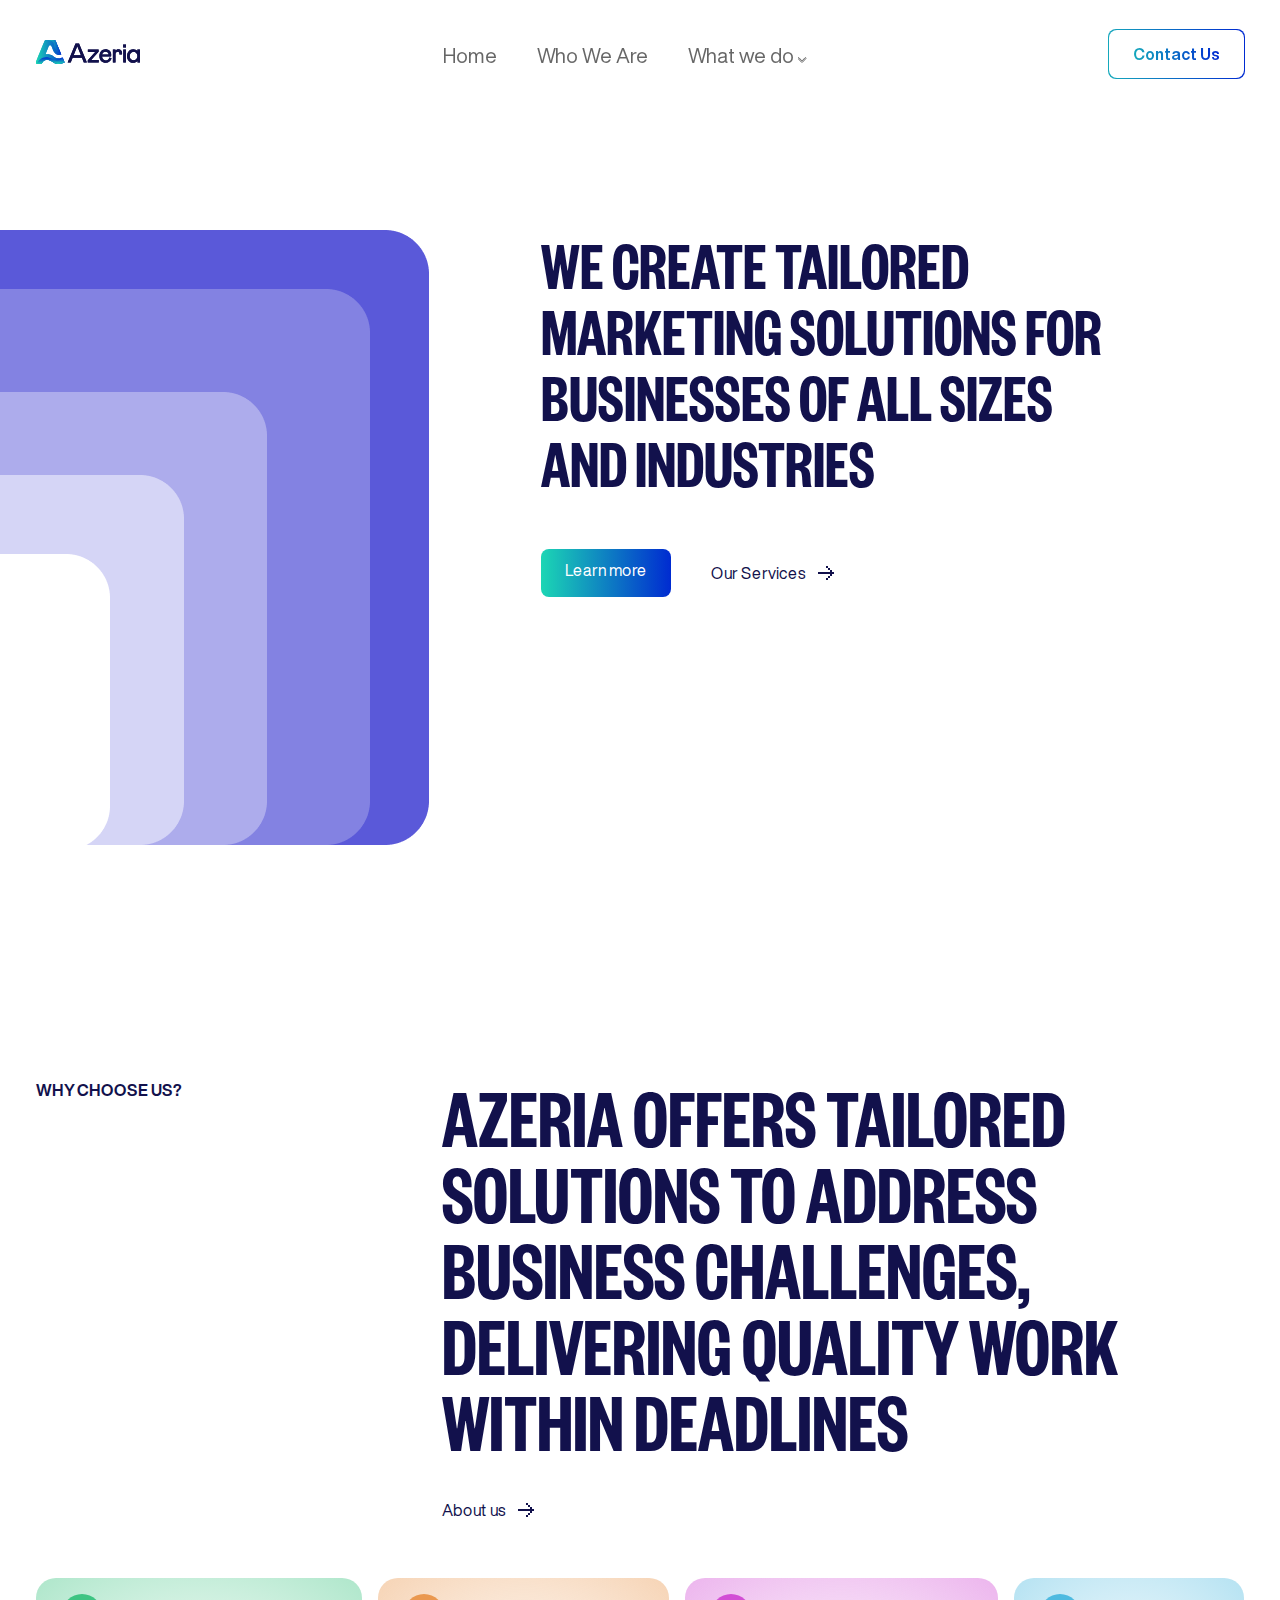
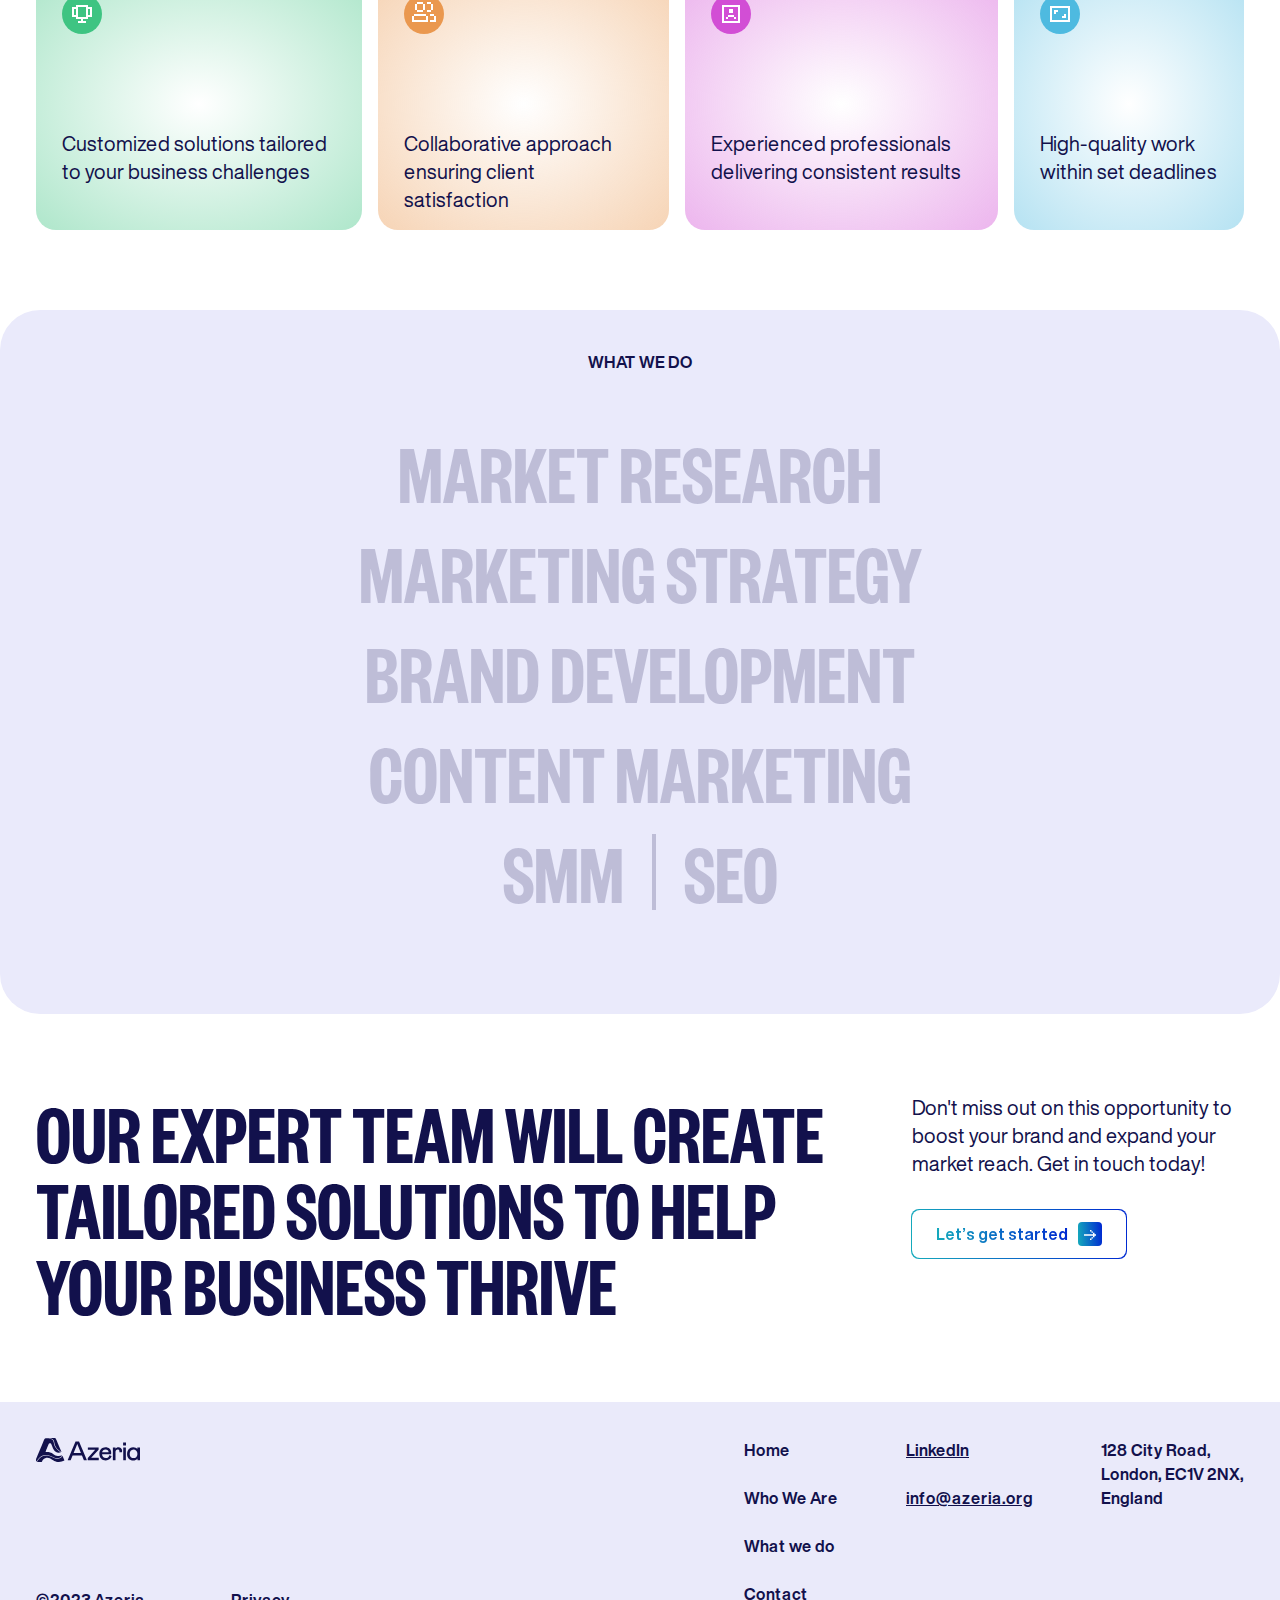
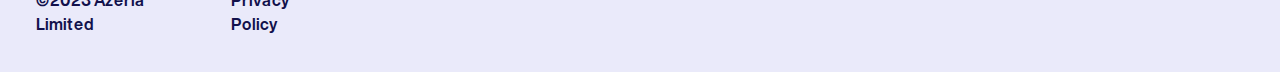
==== index.html @ a10db43a "vrode by vse" ====
<!DOCTYPE html>
<html lang="en">

<head>
   <meta charset="UTF-8">
   <meta http-equiv="X-UA-Compatible" content="IE=edge">
   <meta name="viewport" content="width=device-width, initial-scale=1.0">
   <title>Azeria Limited</title>
   <link rel="stylesheet" href="./styles/index.css">
   <script src="./js/whatWeDo.js" defer></script>
   <script src="./js/modal.js" defer></script>
   <script src="./js/header.js" defer></script>
</head>

<body>
   <header class="header">
      <div class="container">
         <div class="header__inner">
            <div class="logo__wrap">
               <a href="./index.html">
                  <img class="header__logo" src="./images/header-logo.svg" alt="logo">
               </a>
            </div>
            <nav class="nav">
               <ul class="nav__menu">
                  <li class="nav__list">
                     <a class="nav__list-link" href="./index.html">Home</a>
                  </li>
                  <li class="nav__list">
                     <a class="nav__list-link" href="./pages/about.html">Who We Are</a>
                  </li>
                  <li class="nav__list dropdown">
                     <a class="nav__list-link" href="#whatWeDo">What we do</a>
                     <button class="dropbtn">
                        <svg width="9" height="6" viewBox="0 0 9 6" fill="none"
                        xmlns="http://www.w3.org/2000/svg">
                        <path fill-rule="evenodd" clip-rule="evenodd"
                           d="M0.184112 0.768044C0.298718 0.657779 0.452414 0.597527 0.611423 0.600527C0.770432 0.603527 0.921746 0.669535 1.03211 0.784044L4.00011 3.93444L6.96811 0.784044C7.02206 0.724568 7.0874 0.676526 7.16026 0.642765C7.23311 0.609005 7.31201 0.590212 7.39226 0.5875C7.47251 0.584789 7.55249 0.598214 7.62746 0.626979C7.70243 0.655745 7.77086 0.699267 7.8287 0.754966C7.88655 0.810665 7.93262 0.877407 7.96419 0.951238C7.99577 1.02507 8.0122 1.10449 8.01252 1.18478C8.01283 1.26508 7.99703 1.34463 7.96604 1.41871C7.93505 1.49278 7.88951 1.55989 7.83211 1.61604L4.43211 5.21604C4.37614 5.27411 4.30904 5.3203 4.23481 5.35185C4.16059 5.3834 4.08076 5.39966 4.00011 5.39966C3.91946 5.39966 3.83964 5.3834 3.76541 5.35185C3.69118 5.3203 3.62408 5.27411 3.56811 5.21604L0.168112 1.61604C0.0578474 1.50144 -0.00240499 1.34774 0.000595186 1.18873C0.00359536 1.02972 0.0696026 0.87841 0.184112 0.768044Z"
                           fill="white" />
                     </svg>
                     </button>
                     <div class="dropdown-content">
                        <a class="dropdown-link" href="./pages/marketing.html">
                           Market research
                           <img class="dropdown-link__icon" src="./images/dropdown-link-arrow.svg" alt="icon">
                        </a>
                        <a class="dropdown-link" href="./pages/strategic.html">
                           Marketing strategy
                           <img class="dropdown-link__icon" src="./images/dropdown-link-arrow.svg" alt="icon">
                        </a>
                        <a class="dropdown-link" href="./pages/empower.html">
                           Brand development
                           <img class="dropdown-link__icon" src="./images/dropdown-link-arrow.svg" alt="icon">
                        </a>
                        <a class="dropdown-link" href="./pages/emplify.html">
                           Content marketing
                           <img class="dropdown-link__icon" src="./images/dropdown-link-arrow.svg" alt="icon">
                        </a>
                        <div class="dropdown__bottom">
                           <a class="dropdown-link" href="./pages/boost.html">
                              SMM
                           </a>
                           <a class="dropdown-link" href="./pages/attract.html">
                              SEO
                           </a>
                        </div>
                     </div>
                  </li>

               </ul>
            </nav>
            <div class="header__links">
               <a href="#openModal" class="header__modal-btn btn"><span>Contact Us</span ><span class='btn-mobile__text'>Contact</span></a>
            </div>
            <!-- Hamburger icon -->
            <input class="side-menu" type="checkbox" id="side-menu" />
            <label class="hamb" for="side-menu"><span class="hamb-line"></span></label>
            <!-- Menu -->
            <div class="navbar">
               <img class="navbar__bg-img" src="./images/menu-bg-img.png" alt="image">
               <div class="navbar__inner">
                  <div class="container">
                     <div class="navbar-header">
                        <a class="header-logo-link" href="./index.html">
                           <img class="header-logo" src="./images/navbar-header-logo.svg" alt="icon">
                        </a>
                        <a href="#openModal" class="header__modal-btn btn"><span>Contact Us</span ><span class='btn-mobile__text'>Contact</span></a>
                     </div>
                     <div class="navbar-content">
                        <div class="navbar-content-links">
                           <a class="navbar-content-link" href="./index.html">Home</a>
                           <a class="navbar-content-link" href="./pages/about.html">About</a>
                           <a class="navbar-content-link" href="#whatWeDo">What whe do</a>
                           <a class="navbar-content-link" href="#openModal">Contact</a>
                        </div>
                        <div class="navbar__info">
                           <p class="navbar-info__address">128 City Road, London,<br> EC1V 2NX, England</p>
                           <div class="navbar-info__links">
                              <a href="https://www.linkedin.com/company/azeria-limited/about/" target="_blank"
                                 class="navbar-info__linkedin underline">LinkedIn</a>
                              <a href="mailto:info@azeria.org" class="navbar-info__email underline">info@azeria.org</a>
                           </div>
                        </div>
                     </div>
                  </div>
               </div>
            </div>
            <!-- -------------------------MODAL START----------------------- -->
            <div id="openModal" class="modal">
               <div class="modal__header header">
                  <div class="container">
                     <div class="header__inner">
                        <div class="logo__wrap">
                           <a href="./index.html">
                              <img class="header__logo" src="./images/navbar-header-logo.svg" alt="logo">
                           </a>
                        </div>
                        <nav class="nav">
                           <ul class="nav__menu">
                              <li class="nav__list">
                                 <a class="nav__list-link" href="./pages/about.html">About</a>
                              </li>

                              <li class="nav__list">
                                 <a class="nav__list-link" href="./pages/whoWeAre.html">Who We Are</a>
                              </li>
                              <li class="nav__list dropdown">
                                 <a class="nav__list-link" href="./pages/whatWeDo.html">What we do</a>
                                 <button class="dropbtn">
                                    <svg width="9" height="6" viewBox="0 0 9 6" fill="none"
                                       xmlns="http://www.w3.org/2000/svg">
                                       <path fill-rule="evenodd" clip-rule="evenodd"
                                          d="M0.184112 0.768044C0.298718 0.657779 0.452414 0.597527 0.611423 0.600527C0.770432 0.603527 0.921746 0.669535 1.03211 0.784044L4.00011 3.93444L6.96811 0.784044C7.02206 0.724568 7.0874 0.676526 7.16026 0.642765C7.23311 0.609005 7.31201 0.590212 7.39226 0.5875C7.47251 0.584789 7.55249 0.598214 7.62746 0.626979C7.70243 0.655745 7.77086 0.699267 7.8287 0.754966C7.88655 0.810665 7.93262 0.877407 7.96419 0.951238C7.99577 1.02507 8.0122 1.10449 8.01252 1.18478C8.01283 1.26508 7.99703 1.34463 7.96604 1.41871C7.93505 1.49278 7.88951 1.55989 7.83211 1.61604L4.43211 5.21604C4.37614 5.27411 4.30904 5.3203 4.23481 5.35185C4.16059 5.3834 4.08076 5.39966 4.00011 5.39966C3.91946 5.39966 3.83964 5.3834 3.76541 5.35185C3.69118 5.3203 3.62408 5.27411 3.56811 5.21604L0.168112 1.61604C0.0578474 1.50144 -0.00240499 1.34774 0.000595186 1.18873C0.00359536 1.02972 0.0696026 0.87841 0.184112 0.768044Z"
                                          fill="white" />
                                    </svg>
                                 </button>
                                 <div class="dropdown-content">
                                    <a class="dropdown-link" href="./pages/marketing.html">
                                       Market research
                                       <img class="dropdown-link__icon" src="./images/dropdown-link-arrow.svg" alt="icon">
                                    </a>
                                    <a class="dropdown-link" href="./pages/strategic.html">
                                       Marketing strategy
                                       <img class="dropdown-link__icon" src="./images/dropdown-link-arrow.svg" alt="icon">
                                    </a>
                                    <a class="dropdown-link" href="./pages/empower.html">
                                       Brand development
                                       <img class="dropdown-link__icon" src="./images/dropdown-link-arrow.svg" alt="icon">
                                    </a>
                                    <a class="dropdown-link" href="./pages/emplify.html">
                                       Content marketing
                                       <img class="dropdown-link__icon" src="./images/dropdown-link-arrow.svg" alt="icon">
                                    </a>
                                    <div class="dropdown__bottom">
                                       <a class="dropdown-link" href="./pages/boost.html">
                                          SMM
                                       </a>
                                       <a class="dropdown-link" href="./pages/attract.html">
                                          SEO
                                       </a>
                                    </div>
                                 </div>
                              </li>

                           </ul>
                        </nav>
                        <div class="modal-header__links">
                           <a class="modal__close-btn" href="#close"><img src="./images/modal-close-btn.svg"
                                 alt="icon"></a>
                        </div>
                     </div>
                  </div>
               </div>
               <div class="modal__content">
                  <div class="container">
                     <div class="modal-content__inner">
                        <div class="modal__info">
                           <p class="modal-info__desc">
                              Do you have a project in mind?
                           </p>
                           <p class="modal__title-mobile title">Contact us and let’s work together, it’s just easy as
                              writing an email:</p>
                           <div class="modal-info__text">
                              <p class="modal-info__address">
                                 128 City Road, London,<br> EC1V 2NX, England
                              </p>
                              <div class="modal-info__links">
                                 <a href="https://www.linkedin.com/company/azeria-limited/about/" class="modal-info__linkedin underline" target="_blank">LinkedIn</a>
                                 <a href="mailto:info@azeria.org" class="modal-info__email underline">info@azeria.org</a>
                              </div>
                           </div>
                        </div>
                        <div class="modal__form-wrapper">
                           <p class="modal-form__title title">Contact us and let’s work together, it’s just easy as
                              writing an email:</p>
                           <form class="form__wrap" novalidate>
                              <div class="input__wrap">
                                 <div class="input__inner">
                                    <input class="form-modal__name input__name input" name="name" type="text"
                                       placeholder="Full name*" required>
                                    <div class="subdesc name-input-errorMessage">
                                       Please provide your name.
                                    </div>
                                 </div>
                                 <div class="input__inner">
                                    <input class="form-modal__email input__email input" name="email" type="email"
                                       placeholder="Email*" required>
                                    <div class="subdesc email-input-errorMessage">
                                       Please provide a valid email address.
                                    </div>
                                 </div>
                              </div>
                              <div class="input-withMessage">
                                 <input class="form-modal__subject input__subject input" name="subject" type="text"
                                    placeholder="Message subject" required>
                                 <div class="subdesc subject-input-errorMessage">
                                    Please enter your message subject.
                                 </div>
                              </div>
                              <textarea class="form-modal__message input__message input" name="message" id="ilwgstrbu"
                                 cols="30" rows="10" placeholder="Message"></textarea>

                              <div class="modal__btn-wrap">
                                 <button class="input__btn first-page-btn" type="submit"><span>Submit</span></button>
                                 <div class="form__error-message main-form__title">Oops! <br> Something went wrong.
                                 </div>
                              </div>
                           </form>
                           <div class="form__success-message">
                              <img class="succes__icon" src="./images/succes-icon.png" alt="icon">
                              <div class="success__text">
                                 <p class="seccess__title title">Success!</p>
                                 <p class="success__desc">Your application has been accepted.
                                    You will be contacted shortly for further details.</p>
                              </div>
                           </div>
                        </div>
                     </div>
                  </div>
               </div>
            </div>
         </div>
      </div>
   </header>


   <main class="main">
      <div class="container">
         <div class="main__inner">
            <img class="main__img" src="./images/home-main-img.png" alt="image">
            <div class="main__content">
               <h1 class="main__title title">
                  We create tailored marketing solutions for businesses of all sizes and industries
               </h1>
               <div class="main__btns">
                  <a class="main__btn-more first-page-btn" href="#whyChooseUs"><span>Learn more</span></a>
                  <a class="main__btn-link second-page-btn" href="#whatWeDo">
                     Our Services
                     <img class="btn-arrow" src="./images/btn-arrow.svg" alt="icon">
                  </a>
               </div>
            </div>
         </div>
      </div>
   </main>

   <div class="whyChooseUs" id="whyChooseUs">
      <div class="container">
         <div class="whyChooseUs__inner">
            <div class="whyChooseUs__content">
               <p class="whyChooseUs__desc">Why choose us?</p>
               <div class="whyChooseUs-content__text">
                  <p class="whyChooseUs__title subtitle">
                     Azeria offers tailored solutions to address business challenges, delivering quality work within
                     deadlines
                  </p>
                  <a class="whyChooseUs__btn-link second-page-btn" href="./pages/about.html">
                     About us
                     <img class="btn-arrow" src="./images/btn-arrow.svg" alt="icon">
                  </a>
               </div>
            </div>
            <div class="whyChooseUs__cards">
               <div class="whyChooseUs__card whyChooseUs-card-1">
                  <div class="whyChooseUs-card__icon-wrap">
                     <img class="whyChooseUs-card__icon" src="./images/whyChooseUs-card-icon-1.svg" alt="icon">
                  </div>
                  <p class="whyChooseUs-card__desc desc">
                     Customized solutions tailored
                     to your business challenges
                  </p>
               </div>
               <div class="whyChooseUs__card whyChooseUs-card-2">
                  <div class="whyChooseUs-card__icon-wrap">
                     <img class="whyChooseUs-card__icon" src="./images/whyChooseUs-card-icon-2.svg" alt="icon">
                  </div>
                  <p class="whyChooseUs-card__desc desc">
                     Collaborative approach ensuring client satisfaction
                  </p>
               </div>
               <div class="whyChooseUs__card whyChooseUs-card-3">
                  <div class="whyChooseUs-card__icon-wrap">
                     <img class="whyChooseUs-card__icon" src="./images/whyChooseUs-card-icon-3.svg" alt="icon">
                  </div>
                  <p class="whyChooseUs-card__desc desc">
                     Experienced professionals delivering consistent results
                  </p>
               </div>
               <div class="whyChooseUs__card whyChooseUs-card-4">
                  <div class="whyChooseUs-card__icon-wrap">
                     <img class="whyChooseUs-card__icon" src="./images/whyChooseUs-card-icon-4.svg" alt="icon">
                  </div>
                  <p class="whyChooseUs-card__desc desc">
                     High-quality work within set deadlines
                  </p>
               </div>
            </div>
         </div>
      </div>
   </div>

   <div class="whatWeDo" id="whatWeDo">
      <div class="container">
         <div class="whatWeDo__inner">
            <p class="block-option">What we do</p>
            <div class="whatWeDo-list__wrapper">
               <ul class="whatWeDo__list" id="myList">
                  <li class="whatWeDo-list__point subtitle" data-firstImage="image1-1" data-secondImage="image2-1">
                     Market research</li>
                  <li class="whatWeDo-list__point subtitle" data-firstImage="image1-2" data-secondImage="image2-2">
                     Marketing strategy</li>
                  <li class="whatWeDo-list__point subtitle" data-firstImage="image1-3" data-secondImage="image2-3">Brand
                     development</li>
                  <li class="whatWeDo-list__point subtitle" data-firstImage="image1-4" data-secondImage="image2-4">
                     Content marketing</li>
                  <div class="whatWeDo-list__bottom">
                     <li class="whatWeDo-list__point subtitle" data-firstImage="image1-5" data-secondImage="image2-5">
                        SMM</li>
                     <li class="whatWeDo-list__point subtitle" data-firstImage="image1-6" data-secondImage="image2-6">
                        SEO</li>
                  </div>
               </ul>
            </div>
            <img class="whatWeDo-list__img list-img-1 img-1-1" id="image1-1" src="./images/marketing-img-1.png"
               alt="image">
            <img class="whatWeDo-list__img list-img-1 img-1-2" id="image1-2" src="./images/strategic-img-1.png"
               alt="image">
            <img class="whatWeDo-list__img list-img-1 img-1-3" id="image1-3" src="./images/empower-img-1.png"
               alt="image">
            <img class="whatWeDo-list__img list-img-1 img-1-4" id="image1-4" src="./images/amplife-img-1.png"
               alt="image">
            <img class="whatWeDo-list__img list-img-1 img-1-5" id="image1-5" src="./images/boost-img-1.png" alt="image">
            <img class="whatWeDo-list__img list-img-1 img-1-6" id="image1-6" src="./images/attract-img-1.png" alt="image">

            <img class="whatWeDo-list__img list-img-2 img-2-1" id="image2-1" src="./images/marketing-img-2.png"
               alt="image">
            <img class="whatWeDo-list__img list-img-2 img-2-2" id="image2-2" src="./images/strategic-img-2.png"
               alt="image">
            <img class="whatWeDo-list__img list-img-2 img-2-3" id="image2-3" src="./images/empower-img-2.png"
               alt="image">
            <img class="whatWeDo-list__img list-img-2 img-2-4" id="image2-4" src="./images/amplife-img-2.png"
               alt="image">
            <img class="whatWeDo-list__img list-img-2 img-2-5" id="image2-5" src="./images/boost-img-2.png" alt="image">
            <img class="whatWeDo-list__img list-img-2 img-2-6" id="image2-6" src="./images/attract-img-2.png" alt="image">
         </div>
      </div>
   </div>

   <div class="getStarted">
      <div class="container">
         <div class="getStarted__inner">
            <p class="getStarted__title subtitle">Our expert team will create tailored solutions to help your business
               thrive</p>
            <div class="getStarted__link">
               <p class="getStarted__desc desc">Don't miss out on this opportunity
                  to boost your brand and expand your market reach. Get in touch today!</p>
               <a href="#openModal" class="getStarted__btn btn">
                  <span>Let’s get started </span>
                  <div class="getStarted-btn__icon">
                     <svg width="12" height="10" viewBox="0 0 12 10" fill="none" xmlns="http://www.w3.org/2000/svg">
                        <path
                           d="M0 4.28571V5.71429H9V7.14286H10.5V5.71429H12V4.28571H10.5V2.85714H9V4.28571H0ZM7.5 1.42857H9V2.85714H7.5V1.42857ZM7.5 1.42857H6V0H7.5V1.42857ZM7.5 8.57143H9V7.14286H7.5V8.57143ZM7.5 8.57143H6V10H7.5V8.57143Z" />
                     </svg>
                  </div>
               </a>
            </div>
         </div>
      </div>
   </div>


   <footer class="footer">
      <div class="container">
         <div class="footer__inner">
            <div class="footer__left">
               <img class="footer__logo" src="./images/footer-logo.svg" alt="logo">
               <img class="footer-mobile__logo header__logo" src="./images/header-logo.svg" alt="logo">
               <div class="footer-left__content">
                  <p class="footer__copyright">©2023 Azeria Limited</p>
                  <a class="footer__pp-link inderline" href="./pages/PP.html">Privacy Policy</a>
               </div>
            </div>
            <div class="footer__right">
               <div class="footer__menu">
                  <a class="footer-menu__link" href="./index.html">Home</a>
                  <a class="footer-menu__link" href="./pages/about.html">Who We Are</a>
                  <a class="footer-menu__link" href="#whatWeDo">What we do</a>
                  <a class="footer-menu__link" href="#openModal">Contact</a>
               </div>
               <div class="footer__info">
                  <a class="footer-info__link underline" href="https://www.linkedin.com/company/azeria-limited/about/" target="_blank">LinkedIn</a>
                  <a class="footer-info__link underline" href="mailto:info@azeria.org">info@azeria.org</a>
               </div>
               <div class="footer__address">
                  <p class="footer-address__text">128 City Road, <br> London, EC1V 2NX, <br> England</p>
               </div>
            </div>
            <div class="footer-mobile__bottom">
               <div class="footer-mobile__info">
                  <a class="footer-info__link underline" href="https://www.linkedin.com/company/azeria-limited/about/" target="_blank">LinkedIn</a>
                  <a class="footer-info__link underline" href="mailto:info@azeria.org">info@azeria.org</a>
               </div>
               <div class="footer-mobile__content">
                  <p class="footer__copyright">©2023 Azeria Limited</p>
                  <a class="footer__pp-link inderline" href="./pages/PP.html">Privacy Policy</a>
               </div>
            </div>
         </div>
      </div>
   </footer>
</body>

</html>
---- styles/index.css ----
@import url('./style.css');

.main {
   padding: 230px 0 148px;
}

.main__inner {
   display: flex;
}

.main__img {
   margin: 0 112px 0 -222px;
}

.main__content {}

.main__title {
   margin-bottom: 55px;
   max-width: 600px;
}

.main__btns {
   display: flex;
}

.main__btn-more {
   margin-right: 16px;
}

.main__btn-link {}

/* ----------------------------------------------------------- */
.whyChooseUs {
   padding: 80px 0;
}

.whyChooseUs__inner {}

.whyChooseUs__content {
   display: flex;
   justify-content: space-between;
   margin-bottom: 56px;
}

.whyChooseUs__desc {
   font-weight: 700;
   font-size: 16px;
   line-height: 24px;
   text-transform: uppercase;
   margin-right: 32px;
   min-width: fit-content;
}

.whyChooseUs-content__text {
   max-width: 802px;
}

.whyChooseUs__title {
   margin-bottom: 40px;
}

.whyChooseUs__btn-link {
   padding: 0;
}

.whyChooseUs__cards {
   display: flex;
}

.whyChooseUs__card {
   margin-right: 16px;
   padding: 16px 26px;
   border-radius: 20px;
   max-width: 331px;
}

.whyChooseUs__card:last-child {
   margin-right: 0;
}

.whyChooseUs-card__icon-wrap {
   margin-bottom: 92px;
}

.whyChooseUs-card__icon {}

.whyChooseUs-card__desc {}

.whyChooseUs-card-1 {
   background: radial-gradient(113.19% 113.19% at 50% 50%, rgba(62, 196, 130, 0) 0%, rgba(62, 196, 130, 0.67) 100%), #FFFFFF;
}

.whyChooseUs-card-2 {
   background: radial-gradient(113.19% 113.19% at 50% 50%, rgba(234, 152, 79, 0) 0%, rgba(234, 152, 79, 0.67) 100%), #FFFFFF;
}

.whyChooseUs-card-3 {
   background: radial-gradient(113.19% 113.19% at 50% 50%, rgba(210, 78, 213, 0) 0%, rgba(210, 78, 213, 0.67) 100%), #FFFFFF;
}

.whyChooseUs-card-4 {
   background: radial-gradient(113.19% 113.19% at 50% 50%, rgba(78, 186, 224, 0) 0%, rgba(78, 186, 224, 0.67) 100%), #FFFFFF;
}

@media (max-width: 1024px) {
   .main {
      padding: 150px 0 0;
      overflow: hidden;
   }

   .main__inner {
      flex-direction: column-reverse;
   }

   .main__img {
      margin: 0 -180px -130px auto;
      transform: scale(-1, 1);
      width: 540px;
   }

   .main__content {
      margin-bottom: 67px;
   }

   .whyChooseUs__content {
      flex-direction: column;
      align-items: center;
      text-align: center;
   }

   .whyChooseUs__desc {
      margin-bottom: 10px;
      color: rgba(18, 17, 76, 0.4);
   }

   .whyChooseUs__btn-link {
      margin: 0 auto;
   }

   .whyChooseUs__cards {
      flex-wrap: wrap;
      justify-content: space-evenly;
   }

   .whyChooseUs__card {
      margin: 0 0 8px 0;
   }

   .whyChooseUs__card:last-child {
      margin-bottom: 0;
   }
}

@media (max-width: 768px) {
   .whyChooseUs {
      padding: 40px 0;
   }

   .whyChooseUs-card__icon-wrap {
      margin-bottom: 36px;
   }

   .whyChooseUs__desc {
      font-weight: 700;
      font-size: 9px;
      line-height: 11px;
      margin-right: 0;
   }

   .whyChooseUs__btn-link {
      width: fit-content;
   }
   .whyChooseUs__btn-link .btn-arrow {
      width: 20px;
   }
}

@media (max-width: 550px) {
   .whyChooseUs__card {
      margin: 0 0 8px 0;
      padding: 16px;
      border-radius: 8px;
      max-width: 100%;
      width: 100%;
   }

}

@media (max-width: 425px) {}
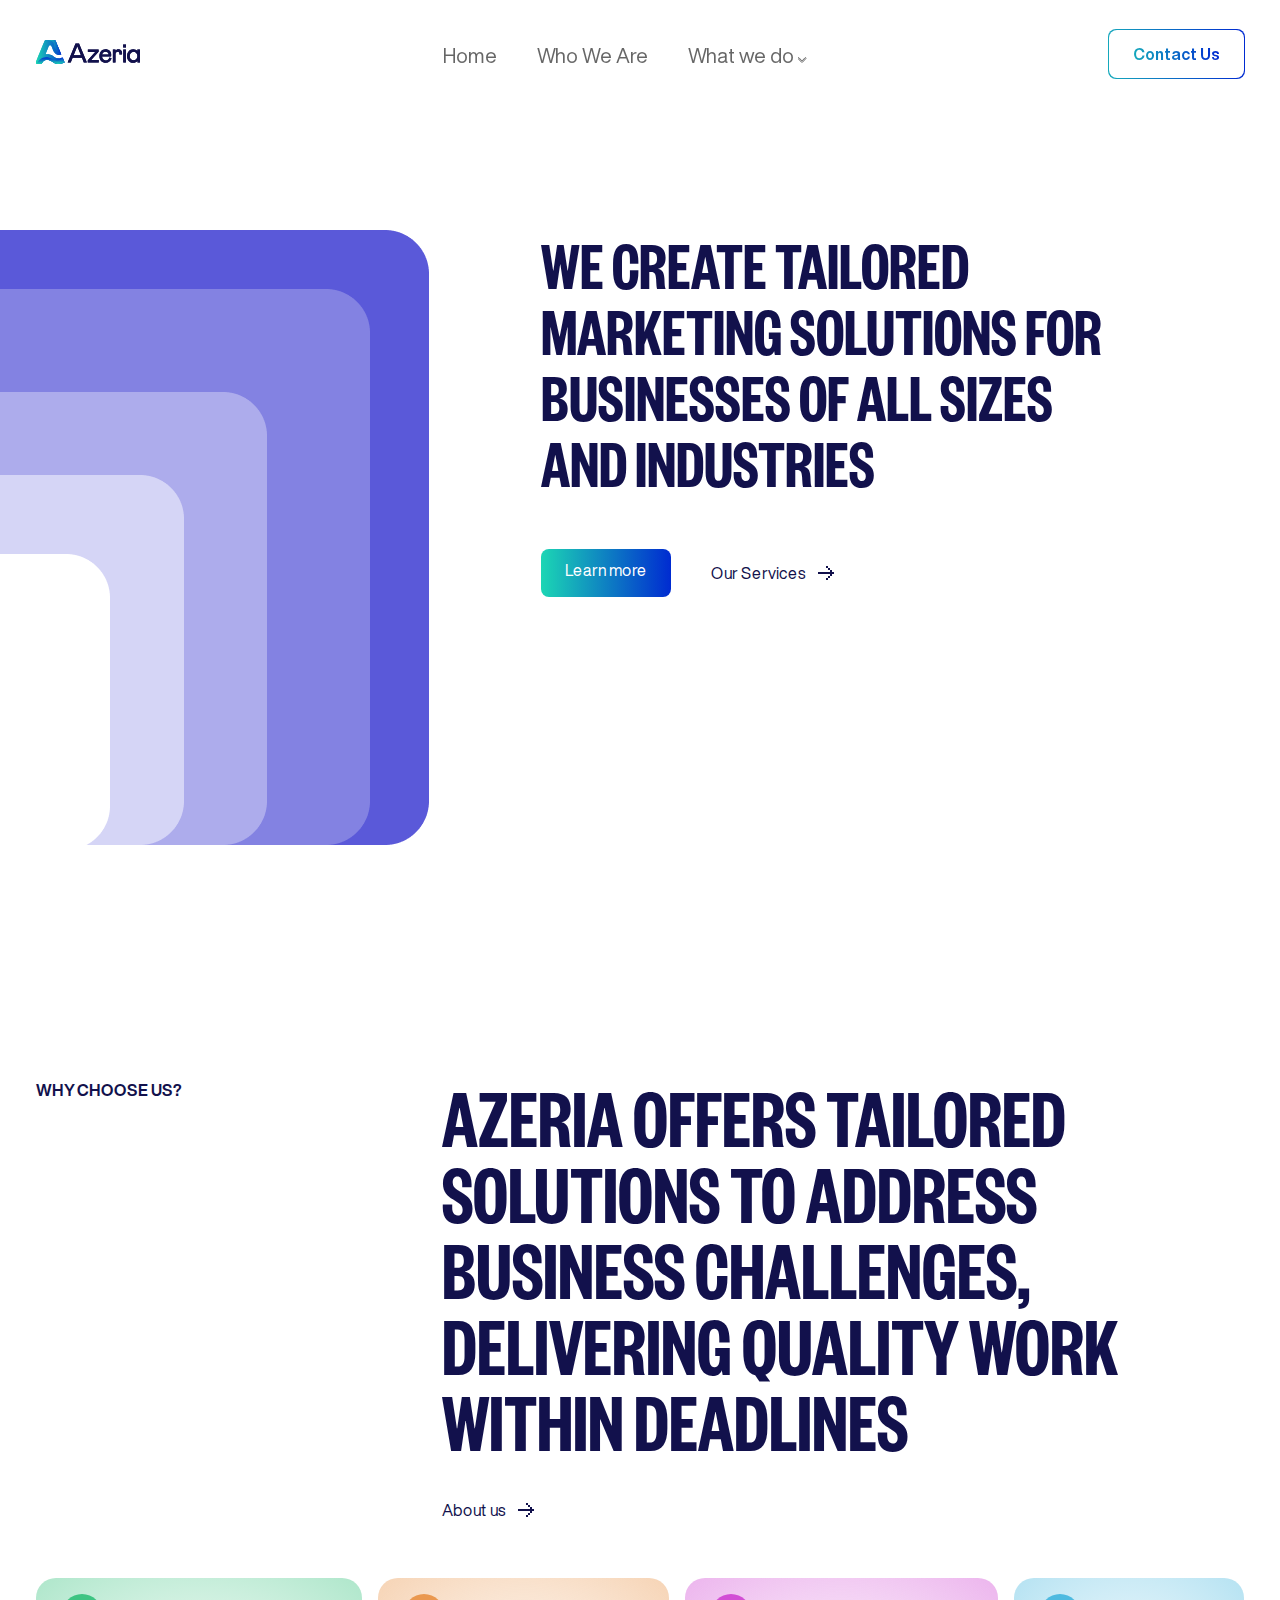
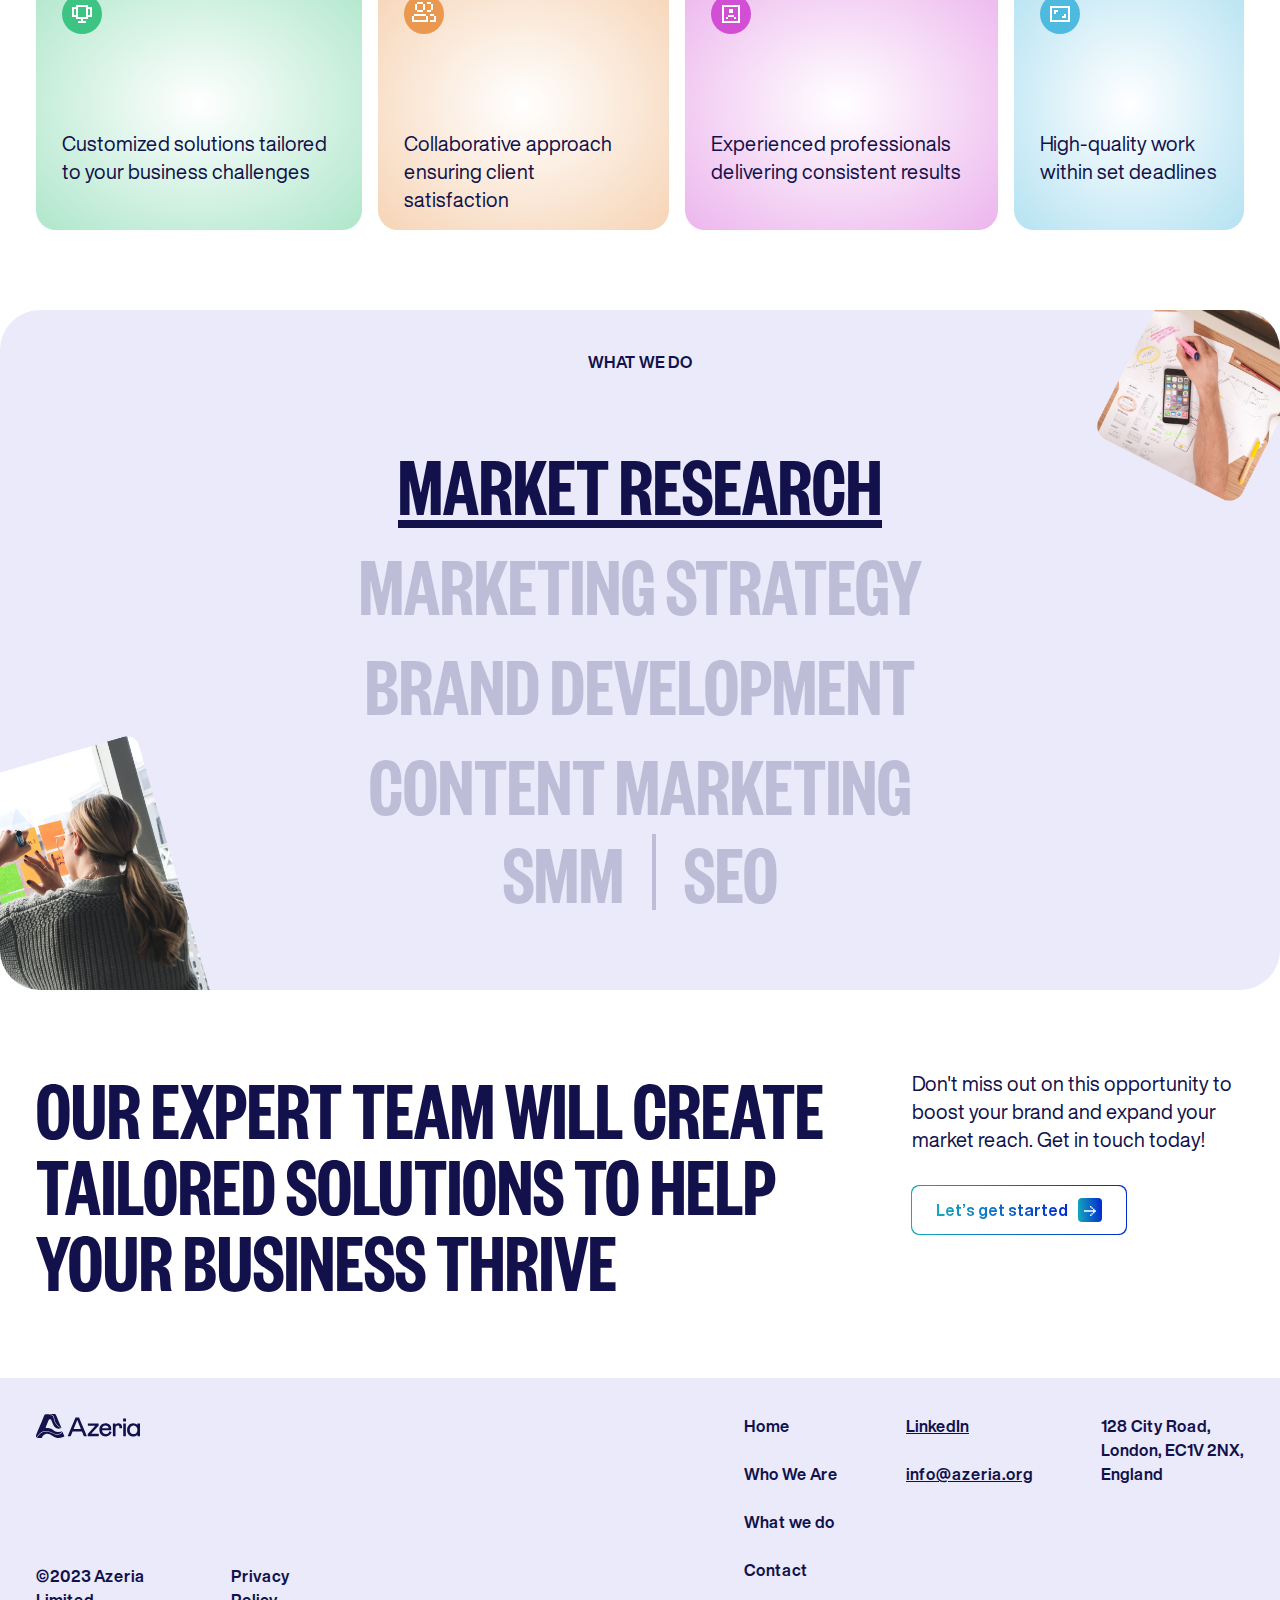
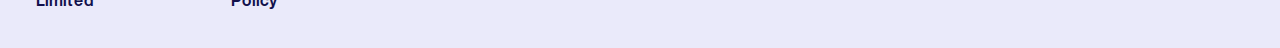
==== commit c3c62d64: "whatWeDo links" ====
--- a/index.html
+++ b/index.html
@@ -325,23 +325,24 @@
             <p class="block-option">What we do</p>
             <div class="whatWeDo-list__wrapper">
                <ul class="whatWeDo__list" id="myList">
-                  <li class="whatWeDo-list__point subtitle" data-firstImage="image1-1" data-secondImage="image2-1">
-                     Market research</li>
-                  <li class="whatWeDo-list__point subtitle" data-firstImage="image1-2" data-secondImage="image2-2">
+                  <li class="whatWeDo-list__point subtitle clicked" data-firstImage="image1-1" data-secondImage="image2-1" data-linkUrl="./pages/marketing.html">
+                     Market research
+                  </li>
+                  <li class="whatWeDo-list__point subtitle" data-firstImage="image1-2" data-secondImage="image2-2" data-linkUrl="./pages/strategic.html">
                      Marketing strategy</li>
-                  <li class="whatWeDo-list__point subtitle" data-firstImage="image1-3" data-secondImage="image2-3">Brand
+                  <li class="whatWeDo-list__point subtitle" data-firstImage="image1-3" data-secondImage="image2-3" data-linkUrl="./pages/empower.html">Brand
                      development</li>
-                  <li class="whatWeDo-list__point subtitle" data-firstImage="image1-4" data-secondImage="image2-4">
+                  <li class="whatWeDo-list__point subtitle" data-firstImage="image1-4" data-secondImage="image2-4" data-linkUrl="./pages/emplify.html">
                      Content marketing</li>
                   <div class="whatWeDo-list__bottom">
-                     <li class="whatWeDo-list__point subtitle" data-firstImage="image1-5" data-secondImage="image2-5">
+                     <li class="whatWeDo-list__point subtitle" data-firstImage="image1-5" data-secondImage="image2-5" data-linkUrl="./pages/boost.html">
                         SMM</li>
-                     <li class="whatWeDo-list__point subtitle" data-firstImage="image1-6" data-secondImage="image2-6">
+                     <li class="whatWeDo-list__point subtitle" data-firstImage="image1-6" data-secondImage="image2-6" data-linkUrl="./pages/attract.html">
                         SEO</li>
                   </div>
                </ul>
             </div>
-            <img class="whatWeDo-list__img list-img-1 img-1-1" id="image1-1" src="./images/marketing-img-1.png"
+            <img class="whatWeDo-list__img list-img-1 img-1-1 show" id="image1-1" src="./images/marketing-img-1.png"
                alt="image">
             <img class="whatWeDo-list__img list-img-1 img-1-2" id="image1-2" src="./images/strategic-img-1.png"
                alt="image">
@@ -352,7 +353,7 @@
             <img class="whatWeDo-list__img list-img-1 img-1-5" id="image1-5" src="./images/boost-img-1.png" alt="image">
             <img class="whatWeDo-list__img list-img-1 img-1-6" id="image1-6" src="./images/attract-img-1.png" alt="image">
 
-            <img class="whatWeDo-list__img list-img-2 img-2-1" id="image2-1" src="./images/marketing-img-2.png"
+            <img class="whatWeDo-list__img list-img-2 img-2-1 show" id="image2-1" src="./images/marketing-img-2.png"
                alt="image">
             <img class="whatWeDo-list__img list-img-2 img-2-2" id="image2-2" src="./images/strategic-img-2.png"
                alt="image">
